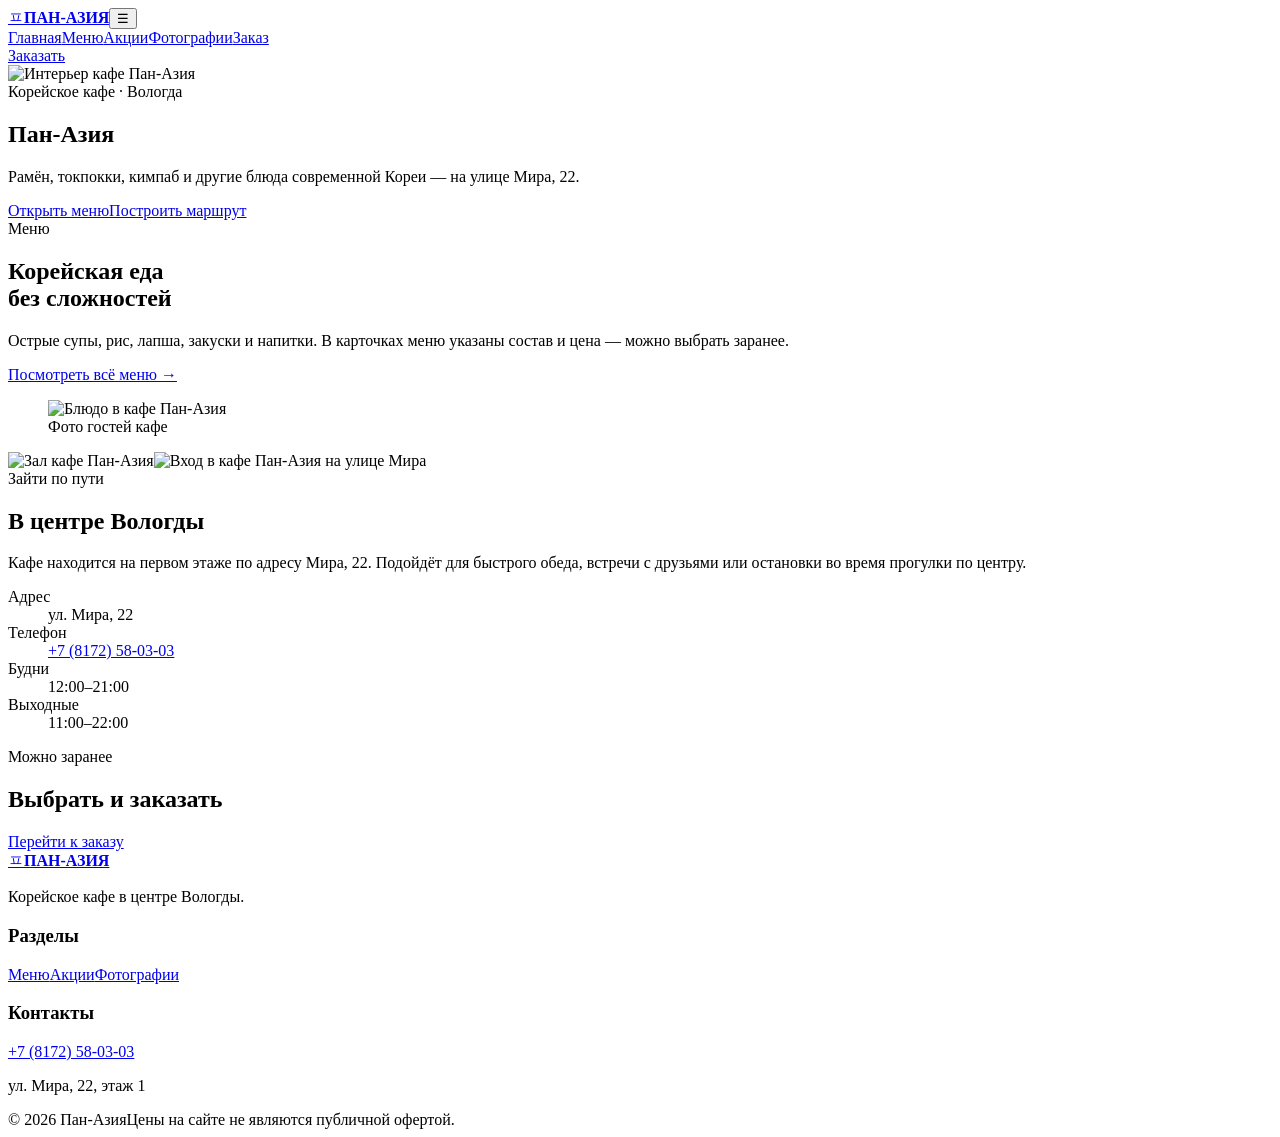
==== index.html @ f1c871c0 "Добавить index.html" ====
<!doctype html>
<html lang="ru">
<head>
  <meta charset="utf-8">
  <meta name="viewport" content="width=device-width,initial-scale=1">
  <meta name="description" content="Пан-Азия — корейское кафе на улице Мира, 22 в Вологде. Меню, фотографии и заказ.">
  <title>Пан-Азия — корейское кафе в Вологде</title>
  <link rel="stylesheet" href="styles.css">
</head>
<body>
<header class="topbar"><nav class="nav wrap"><a class="brand" href="index.html"><span class="mark">ㅍ</span><strong>ПАН‑АЗИЯ</strong></a><button class="burger" aria-label="Открыть меню">☰</button><div class="navlinks"><a class="active" href="index.html">Главная</a><a href="menu.html">Меню</a><a href="promos.html">Акции</a><a href="gallery.html">Фотографии</a><a href="delivery.html">Заказ</a></div><a class="navcta" href="delivery.html">Заказать</a></nav></header>
<main>
  <section class="home-hero">
    <img src="assets/interior-neon.jpg" alt="Интерьер кафе Пан-Азия" class="home-hero-photo">
    <div class="wrap home-hero-copy">
      <span class="eyebrow">Корейское кафе · Вологда</span>
      <h1>Пан‑Азия</h1>
      <p>Рамён, токпокки, кимпаб и другие блюда современной Кореи — на улице Мира, 22.</p>
      <div class="actions"><a class="btn" href="menu.html">Открыть меню</a><a class="btn alt" href="https://yandex.ru/maps/org/pan_aziya/86267383179/" target="_blank" rel="noopener">Построить маршрут</a></div>
    </div>
  </section>
  <section class="section home-menu"><div class="wrap compact-grid"><div class="home-menu-copy reveal"><span class="kicker">Меню</span><h2>Корейская еда<br>без сложностей</h2><p>Острые супы, рис, лапша, закуски и напитки. В карточках меню указаны состав и цена — можно выбрать заранее.</p><a class="text-link" href="menu.html">Посмотреть всё меню →</a></div><figure class="real-photo reveal"><img src="assets/dish-real.jpg" alt="Блюдо в кафе Пан-Азия"><figcaption>Фото гостей кафе</figcaption></figure></div></section>
  <section class="section light home-place"><div class="wrap place-grid"><div class="place-photos reveal"><img src="assets/interior-white.jpg" alt="Зал кафе Пан-Азия"><img src="assets/facade.jpg" alt="Вход в кафе Пан-Азия на улице Мира"></div><div class="place-copy reveal"><span class="kicker">Зайти по пути</span><h2>В центре Вологды</h2><p>Кафе находится на первом этаже по адресу Мира, 22. Подойдёт для быстрого обеда, встречи с друзьями или остановки во время прогулки по центру.</p><dl class="plain-facts"><div><dt>Адрес</dt><dd>ул. Мира, 22</dd></div><div><dt>Телефон</dt><dd><a href="tel:+78172580303">+7 (8172) 58‑03‑03</a></dd></div><div><dt>Будни</dt><dd>12:00–21:00</dd></div><div><dt>Выходные</dt><dd>11:00–22:00</dd></div></dl></div></div></section>
  <section class="simple-cta"><div class="wrap"><div><span class="kicker">Можно заранее</span><h2>Выбрать и заказать</h2></div><a class="btn" href="delivery.html">Перейти к заказу</a></div></section>
</main>
<footer><div class="wrap"><div class="footer-grid"><div><a class="brand" href="index.html"><span class="mark">ㅍ</span><strong>ПАН‑АЗИЯ</strong></a><p>Корейское кафе в центре Вологды.</p></div><div><h3>Разделы</h3><a href="menu.html">Меню</a><a href="promos.html">Акции</a><a href="gallery.html">Фотографии</a></div><div><h3>Контакты</h3><a href="tel:+78172580303">+7 (8172) 58‑03‑03</a><p>ул. Мира, 22, этаж 1</p></div></div><div class="footnote"><span>© 2026 Пан‑Азия</span><span>Цены на сайте не являются публичной офертой.</span></div></div></footer>
<script src="app.js"></script>
</body></html>
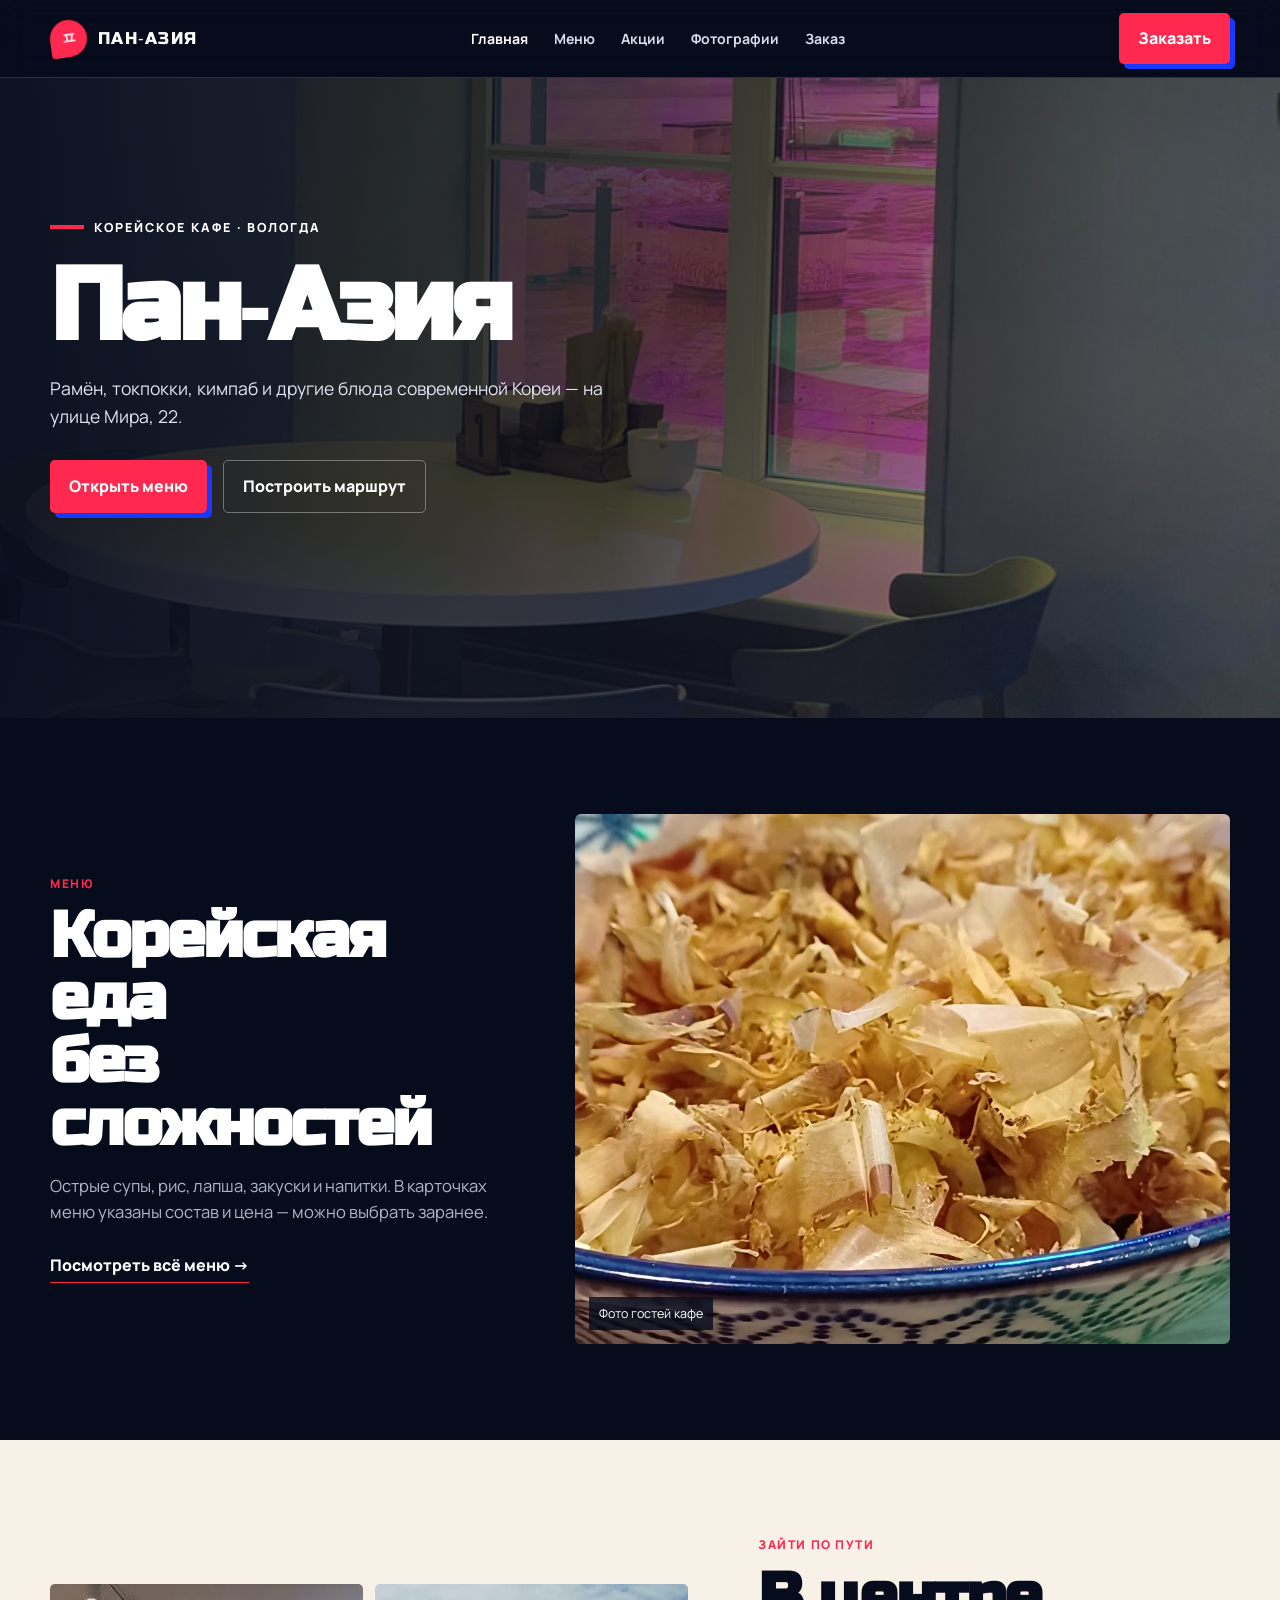
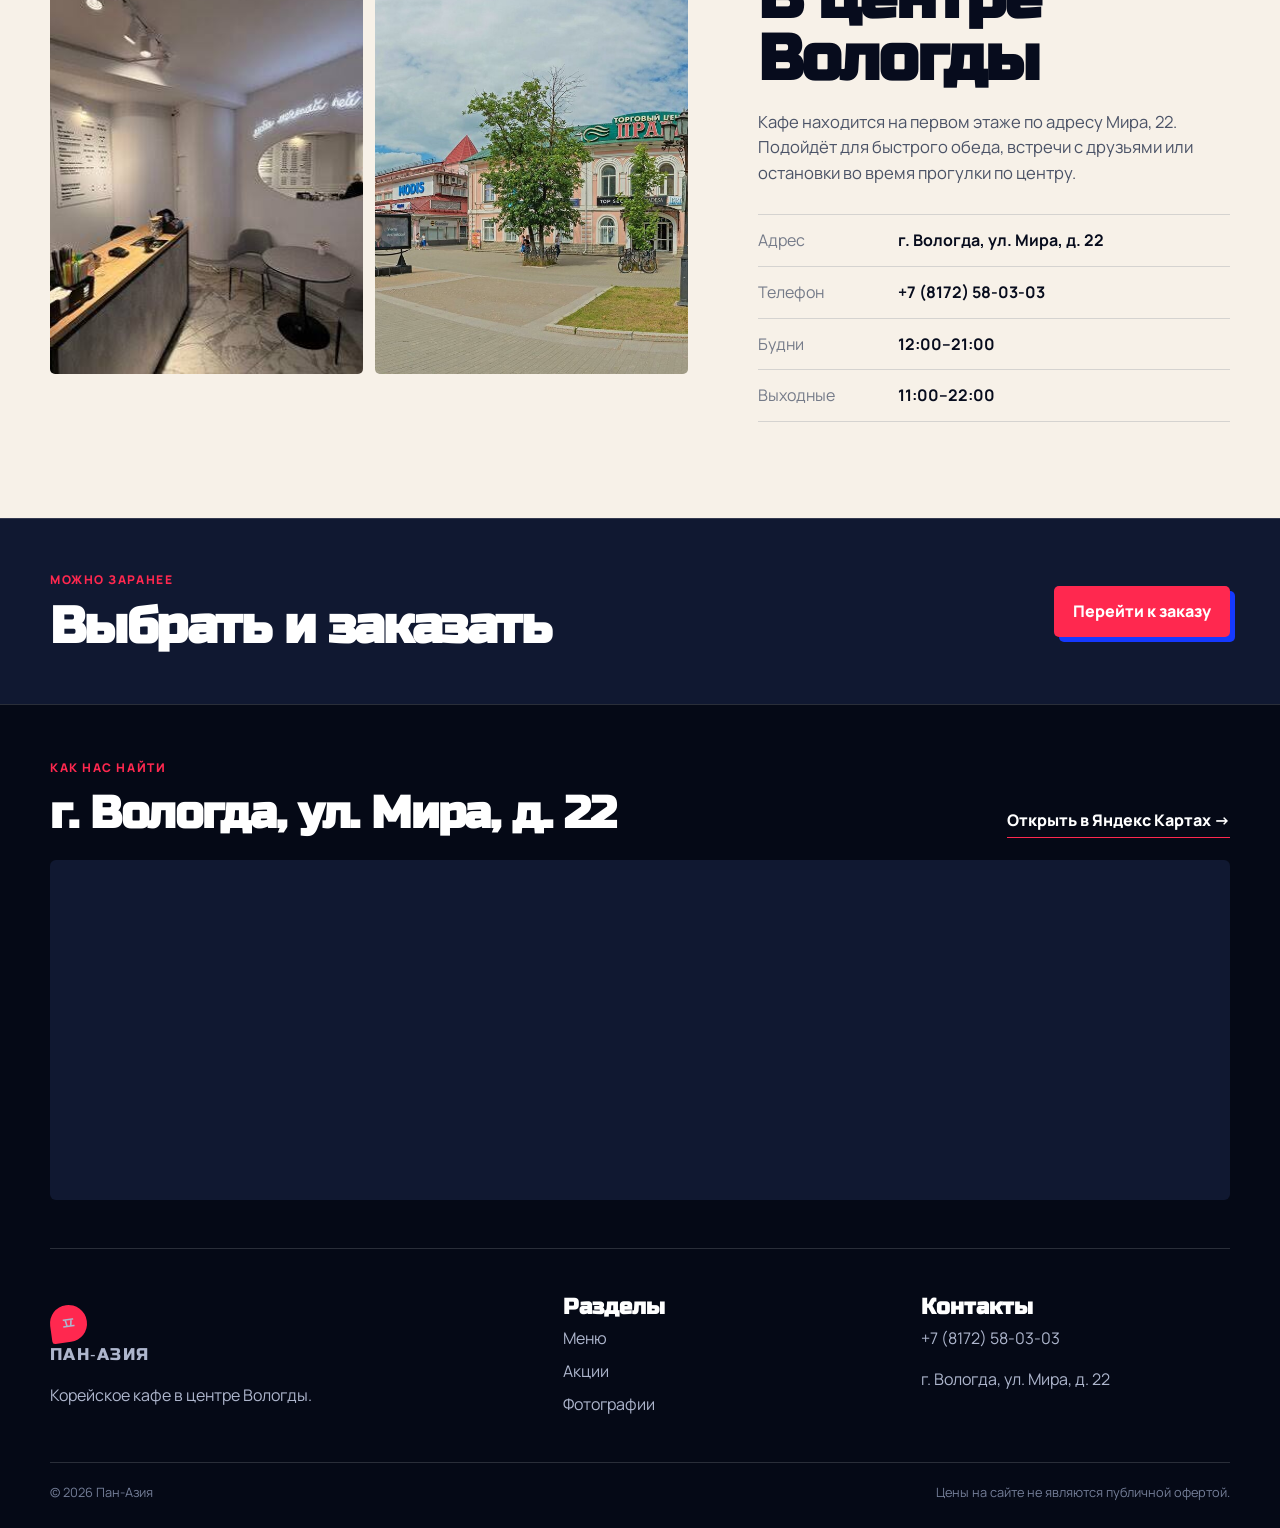
==== commit 45dded43: "Обновить кэш подключения для карты (index.html)" ====
--- a/index.html
+++ b/index.html
@@ -5,7 +5,7 @@
   <meta name="viewport" content="width=device-width,initial-scale=1">
   <meta name="description" content="Пан-Азия — корейское кафе на улице Мира, 22 в Вологде. Меню, фотографии и заказ.">
   <title>Пан-Азия — корейское кафе в Вологде</title>
-  <link rel="stylesheet" href="styles.css">
+  <link rel="stylesheet" href="styles.css?v=map3">
 </head>
 <body>
 <header class="topbar"><nav class="nav wrap"><a class="brand" href="index.html"><span class="mark">ㅍ</span><strong>ПАН‑АЗИЯ</strong></a><button class="burger" aria-label="Открыть меню">☰</button><div class="navlinks"><a class="active" href="index.html">Главная</a><a href="menu.html">Меню</a><a href="promos.html">Акции</a><a href="gallery.html">Фотографии</a><a href="delivery.html">Заказ</a></div><a class="navcta" href="delivery.html">Заказать</a></nav></header>
@@ -23,7 +23,8 @@
   <section class="section light home-place"><div class="wrap place-grid"><div class="place-photos reveal"><img src="assets/interior-white.jpg" alt="Зал кафе Пан-Азия"><img src="assets/facade.jpg" alt="Вход в кафе Пан-Азия на улице Мира"></div><div class="place-copy reveal"><span class="kicker">Зайти по пути</span><h2>В центре Вологды</h2><p>Кафе находится на первом этаже по адресу Мира, 22. Подойдёт для быстрого обеда, встречи с друзьями или остановки во время прогулки по центру.</p><dl class="plain-facts"><div><dt>Адрес</dt><dd>ул. Мира, 22</dd></div><div><dt>Телефон</dt><dd><a href="tel:+78172580303">+7 (8172) 58‑03‑03</a></dd></div><div><dt>Будни</dt><dd>12:00–21:00</dd></div><div><dt>Выходные</dt><dd>11:00–22:00</dd></div></dl></div></div></section>
   <section class="simple-cta"><div class="wrap"><div><span class="kicker">Можно заранее</span><h2>Выбрать и заказать</h2></div><a class="btn" href="delivery.html">Перейти к заказу</a></div></section>
 </main>
-<footer><div class="wrap"><div class="footer-grid"><div><a class="brand" href="index.html"><span class="mark">ㅍ</span><strong>ПАН‑АЗИЯ</strong></a><p>Корейское кафе в центре Вологды.</p></div><div><h3>Разделы</h3><a href="menu.html">Меню</a><a href="promos.html">Акции</a><a href="gallery.html">Фотографии</a></div><div><h3>Контакты</h3><a href="tel:+78172580303">+7 (8172) 58‑03‑03</a><p>ул. Мира, 22, этаж 1</p></div></div><div class="footnote"><span>© 2026 Пан‑Азия</span><span>Цены на сайте не являются публичной офертой.</span></div></div></footer>
-<script src="app.js"></script>
+<footer><div class="wrap"><div class="footer-grid"><div><a class="brand" href="index.html"><span class="mark">ㅍ</span><strong>ПАН‑АЗИЯ</strong></a><p>Корейское кафе в центре Вологды.</p></div><div><h3>Разделы</h3><a href="menu.html">Меню</a><a href="promos.html">Акции</a><a href="gallery.html">Фотографии</a></div><div><h3>Контакты</h3><a href="tel:+78172580303">+7 (8172) 58‑03‑03</a><p>г. Вологда, ул. Мира, д. 22</p></div></div><div class="footnote"><span>© 2026 Пан‑Азия</span><span>Цены на сайте не являются публичной офертой.</span></div></div></footer>
+<script src="app.js?v=map3"></script>
 </body></html>
 
+
--- a/styles.css
+++ b/styles.css
@@ -0,0 +1,25 @@
+@import url('https://fonts.googleapis.com/css2?family=Manrope:wght@400;500;600;700;800&family=Russo+One&display=swap');
+:root{--ink:#070c1d;--blue:#1539ff;--red:#ff284f;--cream:#f7f1e8;--white:#fff;--muted:#b7bfd5;--line:rgba(255,255,255,.15);--display:'Russo One',sans-serif;--body:'Manrope',sans-serif}
+*{box-sizing:border-box}html{scroll-behavior:smooth}body{margin:0;background:var(--ink);color:var(--white);font-family:var(--body);font-size:16px;line-height:1.55;overflow-x:hidden}a{color:inherit;text-decoration:none}button,input,textarea,select{font:inherit}img{display:block;width:100%;object-fit:cover}.wrap{width:min(1180px,calc(100% - 36px));margin:auto}.noise{position:fixed;inset:0;pointer-events:none;z-index:50;opacity:.04;background-image:url("data:image/svg+xml,%3Csvg viewBox='0 0 180 180' xmlns='http://www.w3.org/2000/svg'%3E%3Cfilter id='n'%3E%3CfeTurbulence type='fractalNoise' baseFrequency='.9' numOctaves='4' stitchTiles='stitch'/%3E%3C/filter%3E%3Crect width='100%25' height='100%25' filter='url(%23n)' opacity='.8'/%3E%3C/svg%3E")}.topbar{height:78px;display:flex;align-items:center;position:sticky;top:0;z-index:40;background:rgba(7,12,29,.86);backdrop-filter:blur(16px);border-bottom:1px solid var(--line)}.nav{display:flex;align-items:center;justify-content:space-between;gap:24px}.brand{display:flex;align-items:center;gap:11px}.mark{width:37px;height:37px;display:grid;place-items:center;background:var(--red);border-radius:50% 50% 50% 8%;transform:rotate(-8deg);font-weight:900}.brand strong{font:1.05rem var(--display);letter-spacing:.08em}.navlinks{display:flex;gap:26px;align-items:center}.navlinks a{font-size:.88rem;font-weight:700;color:#d7dcef;transition:.2s}.navlinks a:hover,.navlinks a.active{color:#fff}.navcta,.btn{display:inline-flex;align-items:center;justify-content:center;gap:10px;border:0;cursor:pointer;background:var(--red);color:#fff;padding:13px 19px;border-radius:5px;font-weight:800;box-shadow:5px 5px 0 var(--blue);transition:.2s}.btn:hover,.navcta:hover{transform:translate(-2px,-2px);box-shadow:8px 8px 0 var(--blue)}.btn.alt{background:transparent;border:1px solid rgba(255,255,255,.35);box-shadow:none}.btn.alt:hover{border-color:#fff;box-shadow:none}.burger{display:none;background:none;color:#fff;border:0;font-size:1.6rem}.hero{min-height:720px;position:relative;display:grid;align-items:end;padding:96px 0 74px;overflow:hidden}.hero:before{content:'';position:absolute;inset:0;background:linear-gradient(90deg,rgba(7,12,29,.98) 0%,rgba(7,12,29,.68) 43%,rgba(7,12,29,.12) 76%),url('assets/ramen.png') center/cover}.hero:after{content:'맛있는 순간';position:absolute;right:-10px;top:110px;color:transparent;-webkit-text-stroke:1px rgba(255,255,255,.18);font:clamp(3.6rem,9vw,9rem) var(--display);writing-mode:vertical-rl;letter-spacing:.08em}.hero-content{position:relative;z-index:2;max-width:690px}.eyebrow{display:inline-flex;align-items:center;gap:10px;color:#fff;text-transform:uppercase;letter-spacing:.16em;font-weight:800;font-size:.78rem}.eyebrow:before{content:'';width:34px;height:4px;background:var(--red)}h1,h2,h3{margin:0;font-family:var(--display);line-height:.98}h1{font-size:clamp(3.6rem,9vw,8.6rem);letter-spacing:-.045em;text-transform:uppercase;margin:22px 0 25px}h1 span{color:var(--red);text-shadow:5px 5px 0 var(--blue)}h2{font-size:clamp(2.2rem,5vw,4.8rem);letter-spacing:-.03em}h3{font-size:1.35rem}.lead{font-size:1.08rem;max-width:590px;color:#dde2f2;margin:0 0 30px}.actions{display:flex;gap:16px;flex-wrap:wrap}.ticker{background:var(--blue);overflow:hidden;border-block:1px solid rgba(255,255,255,.35);transform:rotate(-1deg);position:relative;z-index:3}.ticker-track{display:flex;gap:38px;width:max-content;padding:13px 0;font:1.05rem var(--display);animation:ticker 22s linear infinite}.ticker-track span:after{content:'✦';margin-left:38px;color:var(--red)}@keyframes ticker{to{transform:translateX(-50%)}}
+.section{padding:96px 0}.section.light{background:var(--cream);color:var(--ink)}.section-head{display:flex;align-items:end;justify-content:space-between;gap:30px;margin-bottom:42px}.section-head p{max-width:480px;color:#717994;margin:0}.light .section-head p{color:#4d566d}.kicker{color:var(--red);font-weight:800;text-transform:uppercase;letter-spacing:.13em;font-size:.75rem;display:block;margin-bottom:12px}.dish-grid{display:grid;grid-template-columns:1.15fr .85fr .85fr;gap:18px}.dish-card{position:relative;min-height:430px;border-radius:8px;overflow:hidden;background:#111932}.dish-card img{height:100%;position:absolute;inset:0}.dish-card:after{content:'';position:absolute;inset:0;background:linear-gradient(transparent 35%,rgba(4,7,17,.95))}.dish-info{position:absolute;z-index:2;inset:auto 23px 24px}.dish-info p{color:#ced4e8;margin:8px 0 0}.badge{position:absolute;z-index:3;right:14px;top:14px;background:var(--red);padding:7px 10px;font-weight:900;font-size:.75rem;transform:rotate(3deg)}.stats{display:grid;grid-template-columns:repeat(4,1fr);border:1px solid var(--line);margin-top:22px}.stat{padding:24px;border-right:1px solid var(--line)}.stat:last-child{border:0}.stat b{font:2rem var(--display);display:block;color:var(--red)}.story-grid{display:grid;grid-template-columns:.8fr 1.2fr;gap:70px;align-items:center}.poster{background:var(--blue);padding:38px;min-height:450px;position:relative;transform:rotate(-2deg);box-shadow:14px 14px 0 var(--red);display:flex;flex-direction:column;justify-content:space-between}.poster .kr{font:5rem var(--display);line-height:.9}.poster .stamp{align-self:end;width:100px;height:100px;border:2px solid #fff;border-radius:50%;display:grid;place-items:center;text-align:center;font-weight:800;transform:rotate(10deg)}.story-copy p{font-size:1.08rem;color:#343b50}.quote{font:1.5rem var(--display);border-left:5px solid var(--red);padding-left:22px;margin:30px 0}.visit{background:linear-gradient(120deg,var(--red),#bb1534);padding:60px 0}.visit-grid{display:grid;grid-template-columns:1.2fr .8fr;align-items:center;gap:40px}.visit h2{max-width:690px}.visit-card{background:var(--ink);padding:25px;border:1px solid rgba(255,255,255,.2)}.visit-card p{margin:6px 0}.page-hero{padding:90px 0 65px;background:linear-gradient(130deg,#0b1230,#07102c 58%,#411028);border-bottom:1px solid var(--line);position:relative;overflow:hidden}.page-hero:after{content:'서울';position:absolute;right:4%;top:0;font:8rem var(--display);color:rgba(255,255,255,.035)}.page-hero h1{font-size:clamp(3.2rem,7vw,6.8rem);margin-bottom:13px}.page-hero p{max-width:650px;color:#cfd5ea;font-size:1.08rem}.filterbar{display:flex;gap:10px;flex-wrap:wrap;margin:0 0 34px}.filter{border:1px solid #ccd0dc;background:transparent;color:var(--ink);padding:10px 15px;font-weight:800;border-radius:99px;cursor:pointer}.filter.active{background:var(--blue);border-color:var(--blue);color:#fff}.menu-grid{display:grid;grid-template-columns:repeat(3,1fr);gap:16px}.menu-card{background:#fff;border:1px solid #d9dbe3;padding:24px;display:flex;flex-direction:column;min-height:255px;transition:.2s}.menu-card:hover{transform:translateY(-5px);box-shadow:0 14px 34px rgba(25,35,68,.12)}.menu-card .meta{display:flex;gap:9px;font-size:.75rem;text-transform:uppercase;letter-spacing:.07em;color:#737b91;font-weight:800}.menu-card h3{margin:19px 0 10px}.menu-card p{color:#5a6277;margin:0 0 20px}.menu-bottom{margin-top:auto;display:flex;align-items:center;justify-content:space-between}.price{font:1.25rem var(--display);color:var(--blue)}.add{width:40px;height:40px;border:0;background:var(--red);color:#fff;font-size:1.5rem;cursor:pointer;border-radius:50%}.cart-dock{position:fixed;z-index:30;right:18px;bottom:18px;background:var(--blue);color:#fff;border:0;padding:15px 18px;border-radius:5px;font-weight:900;box-shadow:6px 6px 0 var(--red);cursor:pointer}.promo-grid{display:grid;grid-template-columns:1.2fr .8fr;gap:18px}.promo-card{padding:34px;min-height:320px;background:var(--blue);position:relative;overflow:hidden;display:flex;flex-direction:column;justify-content:space-between}.promo-card:nth-child(2){background:var(--red)}.promo-card:nth-child(3){background:#171f3b;grid-column:1/-1;min-height:240px}.promo-card strong{font:clamp(2.5rem,6vw,5.8rem) var(--display)}.promo-card small{font-weight:800;letter-spacing:.12em;text-transform:uppercase}.promo-card p{max-width:520px}.promo-card .kr-bg{position:absolute;right:-15px;bottom:-35px;font:8rem var(--display);opacity:.08}.gallery-grid{display:grid;grid-template-columns:1.2fr .8fr;grid-template-rows:330px 330px;gap:16px}.gallery-grid figure{margin:0;position:relative;overflow:hidden;border-radius:7px}.gallery-grid figure:first-child{grid-row:1/3}.gallery-grid img{height:100%;transition:.5s}.gallery-grid figure:hover img{transform:scale(1.035)}.gallery-grid figcaption{position:absolute;left:16px;bottom:14px;background:rgba(7,12,29,.86);padding:7px 10px;font-size:.8rem}.order-layout{display:grid;grid-template-columns:1fr 380px;gap:30px}.order-form,.order-summary{background:#fff;border:1px solid #d9dbe3;padding:28px}.field{display:grid;gap:7px;margin-bottom:17px}.field label{font-weight:800;font-size:.85rem}.field input,.field textarea,.field select{width:100%;border:1px solid #cfd3df;padding:13px;background:#fafafa;color:var(--ink);border-radius:3px}.field textarea{min-height:100px;resize:vertical}.order-summary{height:max-content;position:sticky;top:100px}.order-summary h3{margin-bottom:17px}.cart-list{display:grid;gap:12px}.cart-row{display:grid;grid-template-columns:1fr auto auto;gap:10px;align-items:center;padding-bottom:12px;border-bottom:1px solid #e5e6ec}.cart-row button{border:0;background:none;color:var(--red);cursor:pointer;font-weight:900}.total{display:flex;justify-content:space-between;font:1.15rem var(--display);margin:22px 0}.note{font-size:.78rem;color:#687086}.success{display:none;padding:18px;background:#e6f8ec;border:1px solid #85d49c;color:#173c22;margin-top:16px}.success.show{display:block}footer{padding:54px 0 25px;border-top:1px solid var(--line);background:#050916}.footer-grid{display:grid;grid-template-columns:1.2fr repeat(2,.8fr);gap:50px}.footer-grid p,.footer-grid a{color:#aeb6cd}.footer-grid a{display:block;margin:8px 0}.footnote{display:flex;justify-content:space-between;color:#747e98;border-top:1px solid var(--line);padding-top:20px;margin-top:38px;font-size:.8rem}.reveal{opacity:0;transform:translateY(20px);transition:.65s}.reveal.on{opacity:1;transform:none}
+@media(max-width:850px){.navlinks{display:none;position:absolute;top:78px;left:0;right:0;background:#080d20;padding:22px;flex-direction:column;align-items:flex-start;border-bottom:1px solid var(--line)}.navlinks.open{display:flex}.burger{display:block}.navcta{display:none}.hero{min-height:650px}.hero:before{background:linear-gradient(0deg,rgba(7,12,29,.96),rgba(7,12,29,.25)),url('assets/ramen.png') 60% center/cover}.dish-grid,.story-grid,.visit-grid,.promo-grid,.order-layout{grid-template-columns:1fr}.dish-card{min-height:370px}.stats{grid-template-columns:1fr 1fr}.stat:nth-child(2){border-right:0}.stat:nth-child(-n+2){border-bottom:1px solid var(--line)}.menu-grid{grid-template-columns:1fr 1fr}.poster{min-height:330px}.promo-card:nth-child(3){grid-column:auto}.gallery-grid{grid-template-columns:1fr;grid-template-rows:360px 260px 260px}.gallery-grid figure:first-child{grid-row:auto}.order-summary{position:static}.footer-grid{grid-template-columns:1fr 1fr}.footer-grid>div:first-child{grid-column:1/-1}}
+@media(max-width:560px){.wrap{width:min(100% - 24px,1180px)}.section{padding:70px 0}.hero{padding-top:60px}.hero h1{font-size:3.45rem}.section-head{align-items:flex-start;flex-direction:column}.dish-grid,.menu-grid{grid-template-columns:1fr}.stats{grid-template-columns:1fr}.stat{border-right:0!important;border-bottom:1px solid var(--line)!important}.stat:last-child{border-bottom:0!important}.gallery-grid{grid-template-rows:310px 230px 230px}.footer-grid{grid-template-columns:1fr}.footer-grid>div:first-child{grid-column:auto}.footnote{gap:10px;flex-direction:column}.page-hero{padding:65px 0 45px}.page-hero h1{font-size:3.3rem}.cart-dock{left:12px;right:12px;width:calc(100% - 24px)}}
+@media(prefers-reduced-motion:reduce){*{scroll-behavior:auto!important;animation:none!important;transition:none!important}.reveal{opacity:1;transform:none}}
+
+/* Спокойная редакция: реальные фотографии, меньше декоративных блоков */
+.home-hero{min-height:640px;position:relative;display:grid;align-items:end;overflow:hidden;background:#0a1022}.home-hero:after{content:'';position:absolute;inset:0;background:linear-gradient(90deg,rgba(7,12,29,.94) 0%,rgba(7,12,29,.7) 48%,rgba(7,12,29,.15) 100%)}.home-hero-photo{position:absolute;inset:0;height:100%;object-position:center 60%}.home-hero-copy{position:relative;z-index:1;padding-bottom:72px}.home-hero h1{font-size:clamp(3.7rem,8vw,7.2rem);margin:20px 0 18px;text-transform:none;letter-spacing:-.035em}.home-hero p{font-size:1.1rem;max-width:570px;color:#e0e4f0;margin:0 0 30px}
+.compact-grid{display:grid;grid-template-columns:.82fr 1.18fr;gap:70px;align-items:center}.home-menu-copy p,.place-copy p{max-width:560px;color:#adb6cc;font-size:1.04rem}.text-link{display:inline-block;margin-top:12px;color:#fff;font-weight:800;border-bottom:1px solid var(--red);padding-bottom:4px}.real-photo{margin:0;height:530px;position:relative;overflow:hidden;border-radius:6px}.real-photo img{height:100%;object-position:center 55%}.real-photo figcaption,.real-gallery figcaption{position:absolute;left:14px;bottom:14px;background:rgba(7,12,29,.82);padding:7px 10px;font-size:.78rem}
+.place-grid{display:grid;grid-template-columns:1.15fr .85fr;gap:70px;align-items:center}.place-photos{display:grid;grid-template-columns:1fr 1fr;gap:12px}.place-photos img{height:390px;border-radius:5px}.place-copy p{color:#4b5367}.plain-facts{margin:28px 0 0;border-top:1px solid #d5d3d0}.plain-facts div{display:grid;grid-template-columns:120px 1fr;gap:20px;padding:13px 0;border-bottom:1px solid #d5d3d0}.plain-facts dt{color:#757b89}.plain-facts dd{margin:0;font-weight:700}
+.simple-cta{padding:52px 0;background:#101831;border-top:1px solid var(--line)}.simple-cta .wrap{display:flex;align-items:center;justify-content:space-between;gap:30px}.simple-cta h2{font-size:clamp(2rem,4vw,3.6rem)}
+.page-hero.quiet{padding:74px 0 50px;background:#0b1228}.page-hero.quiet:after{display:none}.page-hero.quiet h1{font-size:clamp(3.1rem,6vw,5.5rem);text-transform:none}.real-gallery{display:grid;grid-template-columns:repeat(2,1fr);grid-auto-rows:390px;gap:14px}.real-gallery figure{margin:0;position:relative;overflow:hidden;border-radius:6px}.real-gallery img{height:100%}.real-gallery .wide{grid-column:1/-1}.real-gallery .tall{grid-row:span 2}.gallery-note{margin:20px 0 0;color:#9ca5bd;font-size:.85rem}
+.offers{max-width:920px}.offer{display:grid;grid-template-columns:.9fr 1.1fr;gap:50px;padding:35px 0;border-top:1px solid var(--line)}.offer:last-of-type{border-bottom:1px solid var(--line)}.offer h2{font-size:clamp(2rem,4vw,3.3rem);margin-top:9px}.offer p{color:#b8c0d4;margin:10px 0}.offer-label{color:var(--red);font-weight:800;font-size:.75rem;text-transform:uppercase;letter-spacing:.12em}.offer-contact{display:flex;align-items:center;justify-content:space-between;gap:30px;margin-top:34px}
+@media(max-width:850px){.home-hero{min-height:590px}.compact-grid,.place-grid{grid-template-columns:1fr;gap:38px}.real-photo{height:470px}.place-photos img{height:320px}}
+@media(max-width:560px){.home-hero{min-height:560px}.home-hero:after{background:linear-gradient(0deg,rgba(7,12,29,.96),rgba(7,12,29,.35))}.home-hero-copy{padding-bottom:48px}.home-hero h1{font-size:3.65rem}.real-photo{height:420px}.place-photos{grid-template-columns:1fr}.place-photos img{height:260px}.simple-cta .wrap,.offer-contact{align-items:flex-start;flex-direction:column}.real-gallery{grid-template-columns:1fr;grid-auto-rows:280px}.real-gallery .wide{grid-column:auto}.real-gallery .tall{grid-row:span 2}.offer{grid-template-columns:1fr;gap:10px}.plain-facts div{grid-template-columns:105px 1fr}}
+
+.footer-map{padding-bottom:48px;margin-bottom:48px;border-bottom:1px solid var(--line)}
+.footer-map-head{display:flex;align-items:end;justify-content:space-between;gap:30px;margin-bottom:22px}
+.footer-map h2{font-size:clamp(1.7rem,3.5vw,3rem);line-height:1.08;text-transform:none}
+.footer-map-frame{height:340px;overflow:hidden;border-radius:6px;background:#101831}
+.footer-map iframe{width:100%;height:100%;border:0;filter:saturate(.82) contrast(1.04)}
+@media(max-width:560px){.footer-map{padding-bottom:36px;margin-bottom:36px}.footer-map-head{align-items:flex-start;flex-direction:column}.footer-map-frame{height:300px}}
+
